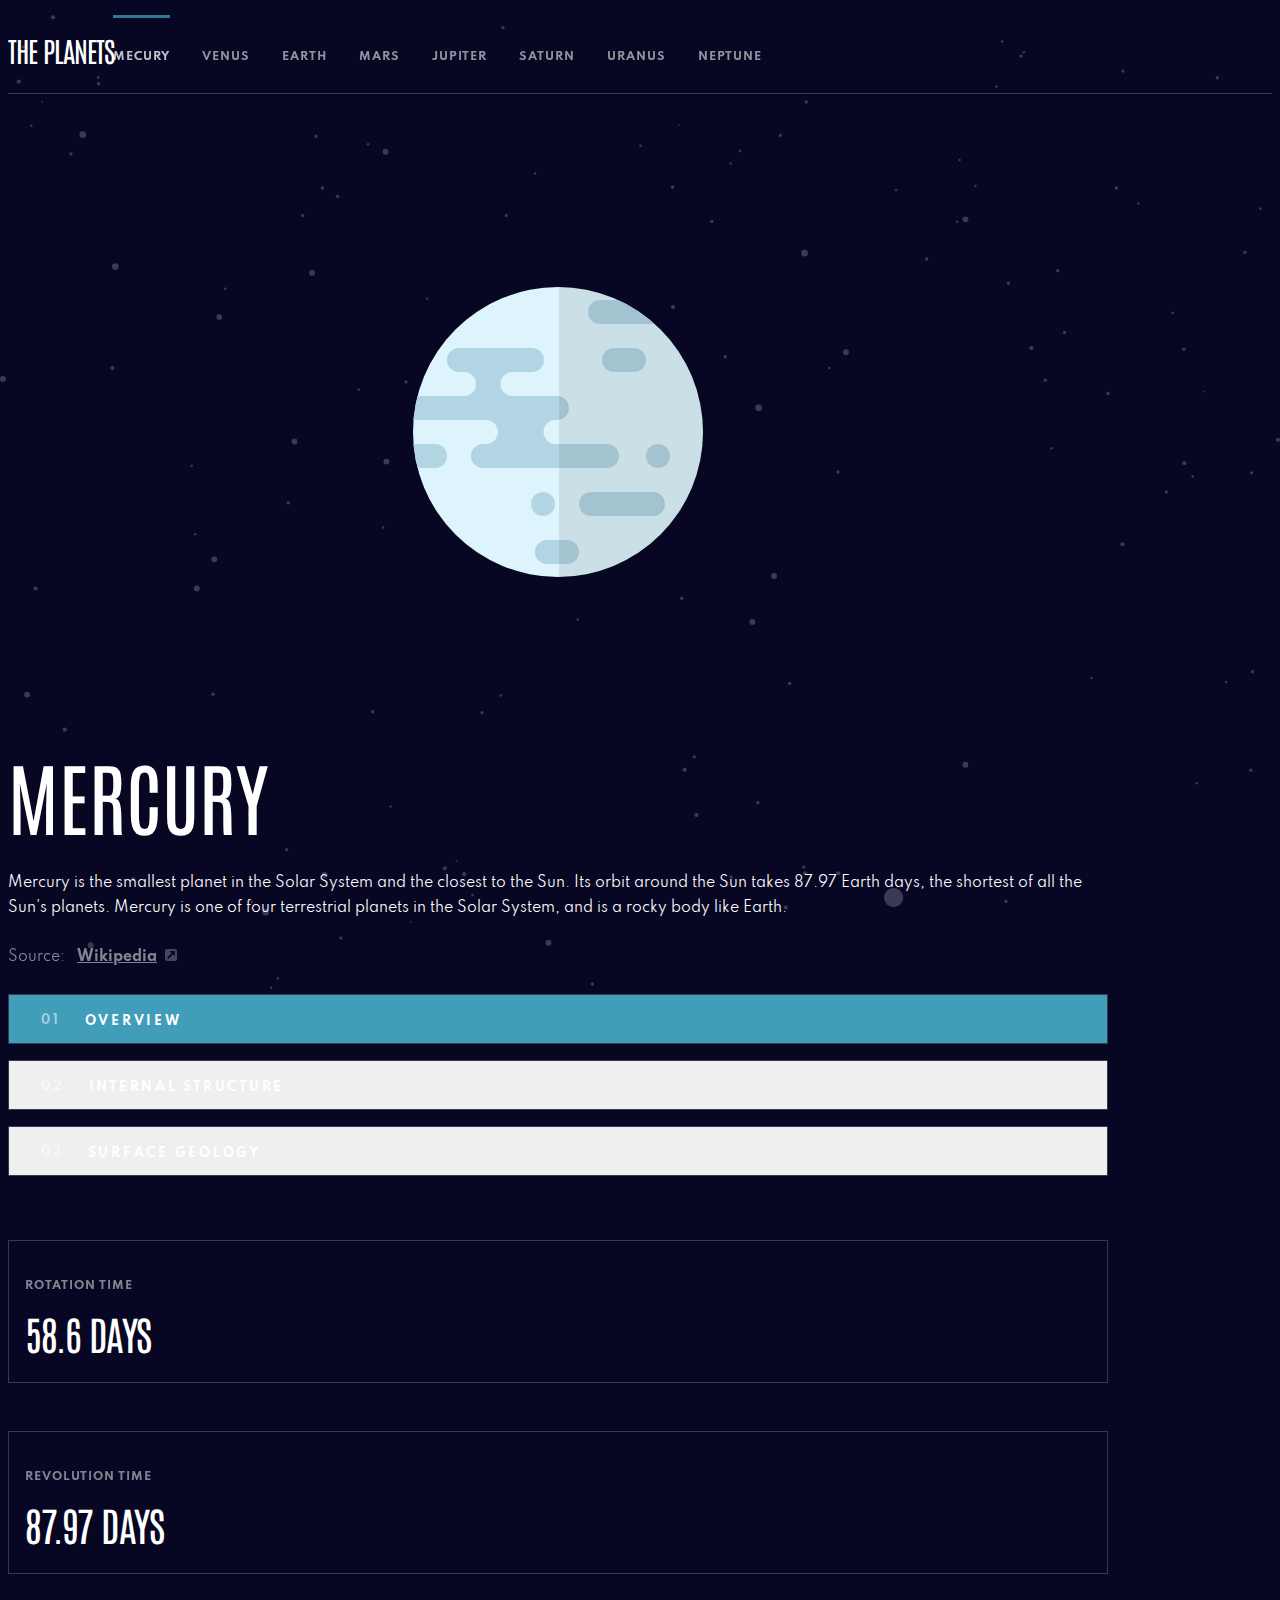
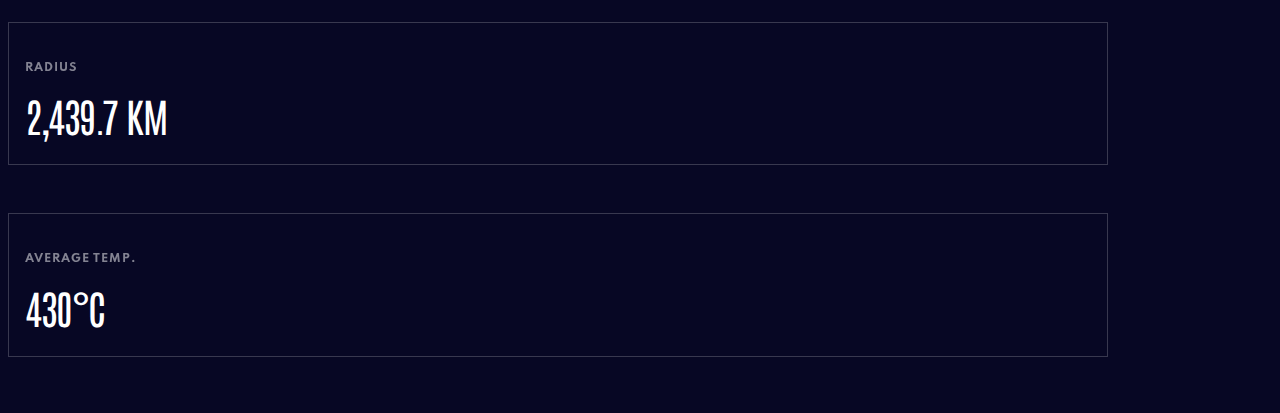
==== index.html @ fc5fe0f4 "Added mobile tab list" ====
<!doctype html>
<html lang="en">

<head>
  <!--Don't forget to edit title-->
  <title>Planet Fact Site - Mercury</title>
  <meta charset="utf-8">
  <meta name="viewport" content="width=device-width, initial-scale=1, shrink-to-fit=no">
  <link rel="stylesheet" href="https://cdn.jsdelivr.net/npm/bootstrap@5.0.2/dist/css/bootstrap.min.css"
    integrity="sha384-EVSTQN3/azprG1Anm3QDgpJLIm9Nao0Yz1ztcQTwFspd3yD65VohhpuuCOmLASjC" crossorigin="anonymous">
  <link rel="stylesheet" href="css/styles.css">
</head>

<body>
  <header id="header">
    <div class="container">
      <div class="row">
        <div class="col-md-12">
          <nav id="nav-bar">
            <a href="" class="logo">
              <h1>The Planets</h1>
            </a>
            <ul class="nav-list">
              <li><a class="nav-link active" href="#"><span class="dot"></span>Mecury</a></li>
              <li><a class="nav-link" href="#"><span class="dot"></span>Venus</a></li>
              <li><a class="nav-link" href="#"><span class="dot"></span>Earth</a></li>
              <li><a class="nav-link" href="#"><span class="dot"></span>Mars</a></li>
              <li><a class="nav-link" href="#"><span class="dot"></span>Jupiter</a></li>
              <li><a class="nav-link" href="#"><span class="dot"></span>Saturn</a></li>
              <li><a class="nav-link" href="#"><span class="dot"></span>Uranus</a></li>
              <li><a class="nav-link" href="#"><span class="dot"></span>Neptune</a></li>
            </ul>
            <div id="nav-toggle">
              <div class="bar"></div>
              <div class="bar"></div>
              <div class="bar"></div>
            </div>
          </nav>
        </div>
      </div>
    </div>
  </header>
  <section id="m-tabs">
    <div class="container">
      <div class="row">
        <ul class="tabs">
          <li class="tab"><button class="btn active" data-title="tab one">Overview</button></li>
          <li class="tab"><button class="btn" data-title="tab two">Structure</button></li>
          <li class="tab"><button class="btn" data-title="tab three">Surface</button></li>
        </ul>
      </div>
    </div>
  </section>
  <section class="container" id="main">
    <div class="row">
      <div class="col-12">

      </div>
      <div class="col-md-7">
        <div class="planet overview">
          <img src="images/planet-mercury.svg" alt="Mercury" class="img-fluid">
        </div>
        <div class="planet internal hide">
          <img src="images/planet-mercury-internal.svg" alt="Mercury Internal" class="img-fluid">
        </div>
        <div class="planet geology hide">
          <img src="images/planet-mercury.svg" alt="Mercury" class="img-fluid">
          <img src="images/geology-mercury.png" alt="Mercury Geology" class="img-fluid sub">
        </div>
      </div>
      <div class="col-md-4 offset-md-1">
        <article id="info">
          <h1 class="title">Mercury</h1>
          <p class="content overview">Mercury is the smallest planet in the Solar System and the closest to the Sun. Its
            orbit
            around the Sun takes 87.97 Earth days, the shortest of all the Sun's planets. Mercury is one of four
            terrestrial planets in the Solar System, and is a rocky body like Earth.</p>
          <p class="content internal hide">Mercury appears to have a solid silicate crust and mantle overlying a solid,
            iron
            sulfide outer core layer, a deeper liquid core layer, and a solid inner core. The planet's density is the
            second highest in the Solar System at 5.427 g/cm3 , only slightly less than Earth's density.</p>
          <p class="content geology hide">Mercury's surface is similar in appearance to that of the Moon, showing
            extensive
            mare-like plains and heavy cratering, indicating that it has been geologically inactive for billions of
            years. It is more heterogeneous than either Mars's or the Moon’s.</p>
          <span class="source">Source: <a href="#" class="link" target="_blank">Wikipedia<img
                src="images/icon-source.svg" class="icon" alt="Source Icon"></a></a></span>
        </article>
        <div id="buttons">
          <button class="active btn" data-show=".overview"><span class="number">01</span>Overview</button>
          <button href="#" class="btn" data-show=".internal"><span class="number">02</span>Internal Structure</button>
          <button href="#" class="btn" data-show=".geology"><span class="number">03</span>Surface Geology</button>
        </div>
      </div>
      <div class="col-md-3">
        <div id="stats">
          <h2 class="title">Rotation Time</h2>
          <span class="content">58.6 Days</span>
        </div>
      </div>
      <div class="col-md-3">
        <div id="stats">
          <h2 class="title">Revolution Time</h2>
          <span class="content">87.97 Days</span>
        </div>
      </div>
      <div class="col-md-3">
        <div id="stats">
          <h2 class="title">Radius</h2>
          <span class="content">2,439.7 Km</span>
        </div>
      </div>
      <div class="col-md-3">
        <div id="stats">
          <h2 class="title">Average Temp.</h2>
          <span class="content">430&deg;C</span>
        </div>
      </div>
    </div>
  </section>
</body>
<script src="https://code.jquery.com/jquery-3.6.0.min.js"
  integrity="sha256-/xUj+3OJU5yExlq6GSYGSHk7tPXikynS7ogEvDej/m4=" crossorigin="anonymous"></script>
<script src="https://cdn.jsdelivr.net/npm/@popperjs/core@2.9.2/dist/umd/popper.min.js"
  integrity="sha384-IQsoLXl5PILFhosVNubq5LC7Qb9DXgDA9i+tQ8Zj3iwWAwPtgFTxbJ8NT4GN1R8p" crossorigin="anonymous"></script>
<script src="https://cdn.jsdelivr.net/npm/bootstrap@5.0.2/dist/js/bootstrap.min.js"
  integrity="sha384-cVKIPhGWiC2Al4u+LWgxfKTRIcfu0JTxR+EQDz/bgldoEyl4H0zUF0QKbrJ0EcQF" crossorigin="anonymous"></script>
<script src="js/main.js"></script>

</html>
---- css/styles.css ----
@import url("https://fonts.googleapis.com/css2?family=Antonio:wght@500&display=swap");
@font-face {
  font-family: "Spartan Bold";
  font-display: swap;
  src: url(../fonts/Spartan-Bold.ttf) format("truetype");
}
@font-face {
  font-family: "Spartan Regular";
  font-display: swap;
  src: url(../fonts/Spartan-Regular.ttf) format("truetype");
}
body {
  background: url(../images/background-stars.svg) no-repeat center center fixed, #070724;
  -webkit-background-size: cover;
  -moz-background-size: cover;
  -o-background-size: cover;
  background-size: cover;
}
body.open {
  overflow: hidden;
  animation: 0.2s delay-overflow;
}

#header {
  display: flex;
  align-items: center;
  height: 85px;
  border-bottom: 1px solid rgb(255, 255, 255);
  border-bottom: 1px solid rgba(255, 255, 255, 0.2);
  -webkit-background-clip: padding-box;
  background-clip: padding-box;
}
#header #nav-bar {
  width: 100%;
  display: flex;
  flex-direction: row;
  justify-content: space-between;
  align-items: center;
}
#header #nav-bar .logo {
  text-decoration: none;
}
#header #nav-bar .logo h1 {
  font-family: "Antonio", sans-serif;
  font-size: 28px;
  font-weight: 400;
  color: #FFFFFF;
  letter-spacing: -1.05px;
  line-height: 35px;
  text-transform: uppercase;
  margin: 0;
}
#header #nav-bar .nav-list {
  display: flex;
  flex-direction: row;
  align-content: center;
  height: 10px;
  padding: 0;
  margin: 0;
  list-style-type: none;
}
#header #nav-bar .nav-list li {
  margin-right: 2rem;
}
#header #nav-bar .nav-list li:last-child {
  margin-right: 0;
}
#header #nav-bar .nav-list li .nav-link {
  position: relative;
  font-family: "Spartan Bold", sans-serif;
  font-size: 11px;
  font-weight: 700;
  color: rgba(255, 255, 255, 0.75);
  text-transform: uppercase;
  text-decoration: none;
  letter-spacing: 1px;
  opacity: 0.75;
  padding: 0;
  -webkit-transition: 0.3s;
  -o-transition: 0.3s;
  transition: 0.3s;
}
#header #nav-bar .nav-list li .nav-link:hover {
  color: rgb(255, 255, 255);
}
#header #nav-bar .nav-list li .nav-link.active {
  color: rgb(255, 255, 255);
}
#header #nav-bar .nav-list li .nav-link.active::before {
  content: "";
  display: block;
  position: absolute;
  top: -36px;
  height: 3px;
  width: 100%;
  background: #419EBB;
}
#header #nav-bar .nav-toggle {
  display: none;
}

#m-tabs {
  display: none;
}

#main {
  max-width: 1100px;
  padding-top: 5rem;
  padding-bottom: 3rem;
}
#main .planet {
  display: flex;
  align-items: center;
  justify-content: center;
  position: relative;
  height: 515px;
}
#main .planet.hide {
  display: none;
}
#main .planet .sub {
  position: absolute;
  left: 0;
  right: 0;
  bottom: -20px;
  width: 163px;
  height: 199px;
  margin: 0 auto;
}
#main #info .title {
  font-family: "Antonio", sans-serif;
  font-size: 80px;
  font-weight: 400;
  color: #FFFFFF;
  line-height: 104px;
  margin-bottom: 1.5rem;
  text-transform: uppercase;
}
#main #info .content {
  font-family: "Spartan Regular", sans-serif;
  font-size: 14px;
  font-weight: 400;
  color: #FFFFFF;
  line-height: 25px;
  margin-bottom: 1.5rem;
}
#main #info .content.hide {
  display: none;
}
#main #info .source {
  font-family: "Spartan Regular", sans-serif;
  font-size: 14px;
  font-weight: 400;
  color: #FFFFFF;
  line-height: 25px;
  opacity: 0.5;
}
#main #info .source .link {
  font-family: "Spartan Bold", sans-serif;
  font-weight: 700;
  color: #FFFFFF;
  margin-left: 0.5rem;
}
#main #info .source .link .icon {
  margin-left: 0.5rem;
}
#main #buttons {
  display: flex;
  flex-direction: column;
  align-items: center;
  justify-content: center;
  width: 100%;
  margin-top: 1.5rem;
}
#main #buttons .btn {
  font-family: "Spartan Bold", sans-serif;
  font-size: 12px;
  font-weight: 700;
  color: #FFFFFF;
  line-height: 50px;
  letter-spacing: 2.75px;
  text-transform: uppercase;
  text-align: left;
  padding: 0 2rem;
  width: 100%;
  height: 50px;
  margin-bottom: 1rem;
  border: 1px solid rgb(255, 255, 255);
  border: 1px solid rgba(255, 255, 255, 0.2);
  -webkit-background-clip: padding-box;
  background-clip: padding-box;
  border-radius: 0;
}
#main #buttons .btn::before {
  content: "";
  display: inline-block;
  height: 53px;
  vertical-align: middle;
}
#main #buttons .btn:hover {
  background-color: rgba(216, 216, 216, 0.2);
}
#main #buttons .btn:focus {
  outline: none;
  box-shadow: none;
}
#main #buttons .btn.active {
  background-color: #419EBB;
}
#main #buttons .btn .number {
  margin-right: 1.5rem;
  color: #FFFFFF;
  opacity: 0.5;
}
#main #stats {
  margin-top: 3rem;
  padding: 1.5rem 1rem;
  border: 1px solid rgb(255, 255, 255);
  border: 1px solid rgba(255, 255, 255, 0.2);
  -webkit-background-clip: padding-box;
  background-clip: padding-box;
}
#main #stats .title {
  font-family: "Spartan Bold", sans-serif;
  font-size: 11px;
  font-weight: 700;
  color: #FFFFFF;
  line-height: 25px;
  opacity: 0.5;
  letter-spacing: 1px;
  text-transform: uppercase;
}
#main #stats .content {
  font-family: "Antonio", sans-serif;
  font-size: 40px;
  font-weight: 400;
  color: #FFFFFF;
  line-height: 50px;
  letter-spacing: -1.5px;
  text-transform: uppercase;
}

@media screen and (max-width: 575.98px) {
  #header {
    height: 60px;
    padding: 0 0.75rem;
  }
  #header #nav-bar .nav-list {
    position: fixed;
    top: 60px;
    left: -100vw;
    width: 100%;
    height: 100vh;
    flex-direction: column;
    background: #070724;
    padding: 1.25rem 0.75rem;
    z-index: 1;
    transition: all 500ms cubic-bezier(1, 0, 0, 1);
  }
  #header #nav-bar .nav-list.open {
    left: 0;
  }
  #header #nav-bar .nav-list li {
    margin: 0;
    padding: 1rem;
    border-bottom: 1px solid rgba(255, 255, 255, 0.1);
  }
  #header #nav-bar .nav-list li:last-child {
    border-bottom: 0;
  }
  #header #nav-bar .nav-list li:nth-child(1) .nav-link .dot {
    background-color: #DEF4FC;
  }
  #header #nav-bar .nav-list li:nth-child(2) .nav-link .dot {
    background-color: #F7CC7F;
  }
  #header #nav-bar .nav-list li:nth-child(3) .nav-link .dot {
    background-color: #545BFE;
  }
  #header #nav-bar .nav-list li:nth-child(4) .nav-link .dot {
    background-color: #FF6A45;
  }
  #header #nav-bar .nav-list li:nth-child(5) .nav-link .dot {
    background-color: #ECAD7A;
  }
  #header #nav-bar .nav-list li:nth-child(6) .nav-link .dot {
    background-color: #FCCB6B;
  }
  #header #nav-bar .nav-list li:nth-child(7) .nav-link .dot {
    background-color: #65F0D5;
  }
  #header #nav-bar .nav-list li:nth-child(8) .nav-link .dot {
    background-color: #497EFA;
  }
  #header #nav-bar .nav-list li .nav-link {
    font-size: 15px;
    letter-spacing: 1.36px;
    color: #FFFFFF;
    opacity: 1;
  }
  #header #nav-bar .nav-list li .nav-link.active::before {
    display: none;
  }
  #header #nav-bar .nav-list li .nav-link::after {
    content: "";
    position: absolute;
    top: 10px;
    right: 0;
    background: url(../images/icon-chevron.svg) no-repeat;
    height: 10px;
    width: 10px;
  }
  #header #nav-bar .nav-list li .nav-link .dot {
    position: relative;
    top: 3px;
    display: inline-block;
    height: 20px;
    width: 20px;
    margin-right: 1.5rem;
    border-radius: 50%;
  }
  #header #nav-bar #nav-toggle {
    display: inline-flex;
    flex-direction: column;
    justify-content: space-between;
    width: 24px;
    height: 17px;
  }
  #header #nav-bar #nav-toggle .bar {
    width: 100%;
    height: 3px;
    border-radius: 0.8rem;
    background: rgb(255, 255, 255);
    transition: all ease-in-out 0.2s;
  }
  #header #nav-bar #nav-toggle.open .bar {
    background: rgba(255, 255, 255, 0.1);
  }

  #m-tabs {
    display: block;
    border-bottom: 1px solid rgb(255, 255, 255);
    border-bottom: 1px solid rgba(255, 255, 255, 0.2);
    -webkit-background-clip: padding-box;
    background-clip: padding-box;
  }
  #m-tabs .tabs {
    display: flex;
    flex-direction: row;
    align-items: center;
    justify-content: space-evenly;
    height: 50px;
    list-style: none;
    padding: 0;
    margin: 0;
  }
  #m-tabs .tabs .tab {
    position: relative;
  }
  #m-tabs .tabs .tab button {
    font-family: "Spartan Bold", sans-serif;
    font-size: 9px;
    font-weight: 700;
    color: rgba(255, 255, 255, 0.5);
    letter-spacing: 1.93px;
    text-transform: uppercase;
  }
  #m-tabs .tabs .tab button.active {
    color: #FFFFFF;
  }
  #m-tabs .tabs .tab button.active::after {
    content: "";
    display: block;
    position: absolute;
    bottom: -11px;
    left: 0;
    right: 0;
    height: 3px;
    width: 100%;
    background: #419EBB;
  }
  #m-tabs .tabs .tab button:focus {
    outline: none;
    box-shadow: none;
  }

  #main #info,
#main #buttons,
#main #stats {
    display: none;
  }
}

/*# sourceMappingURL=styles.css.map */
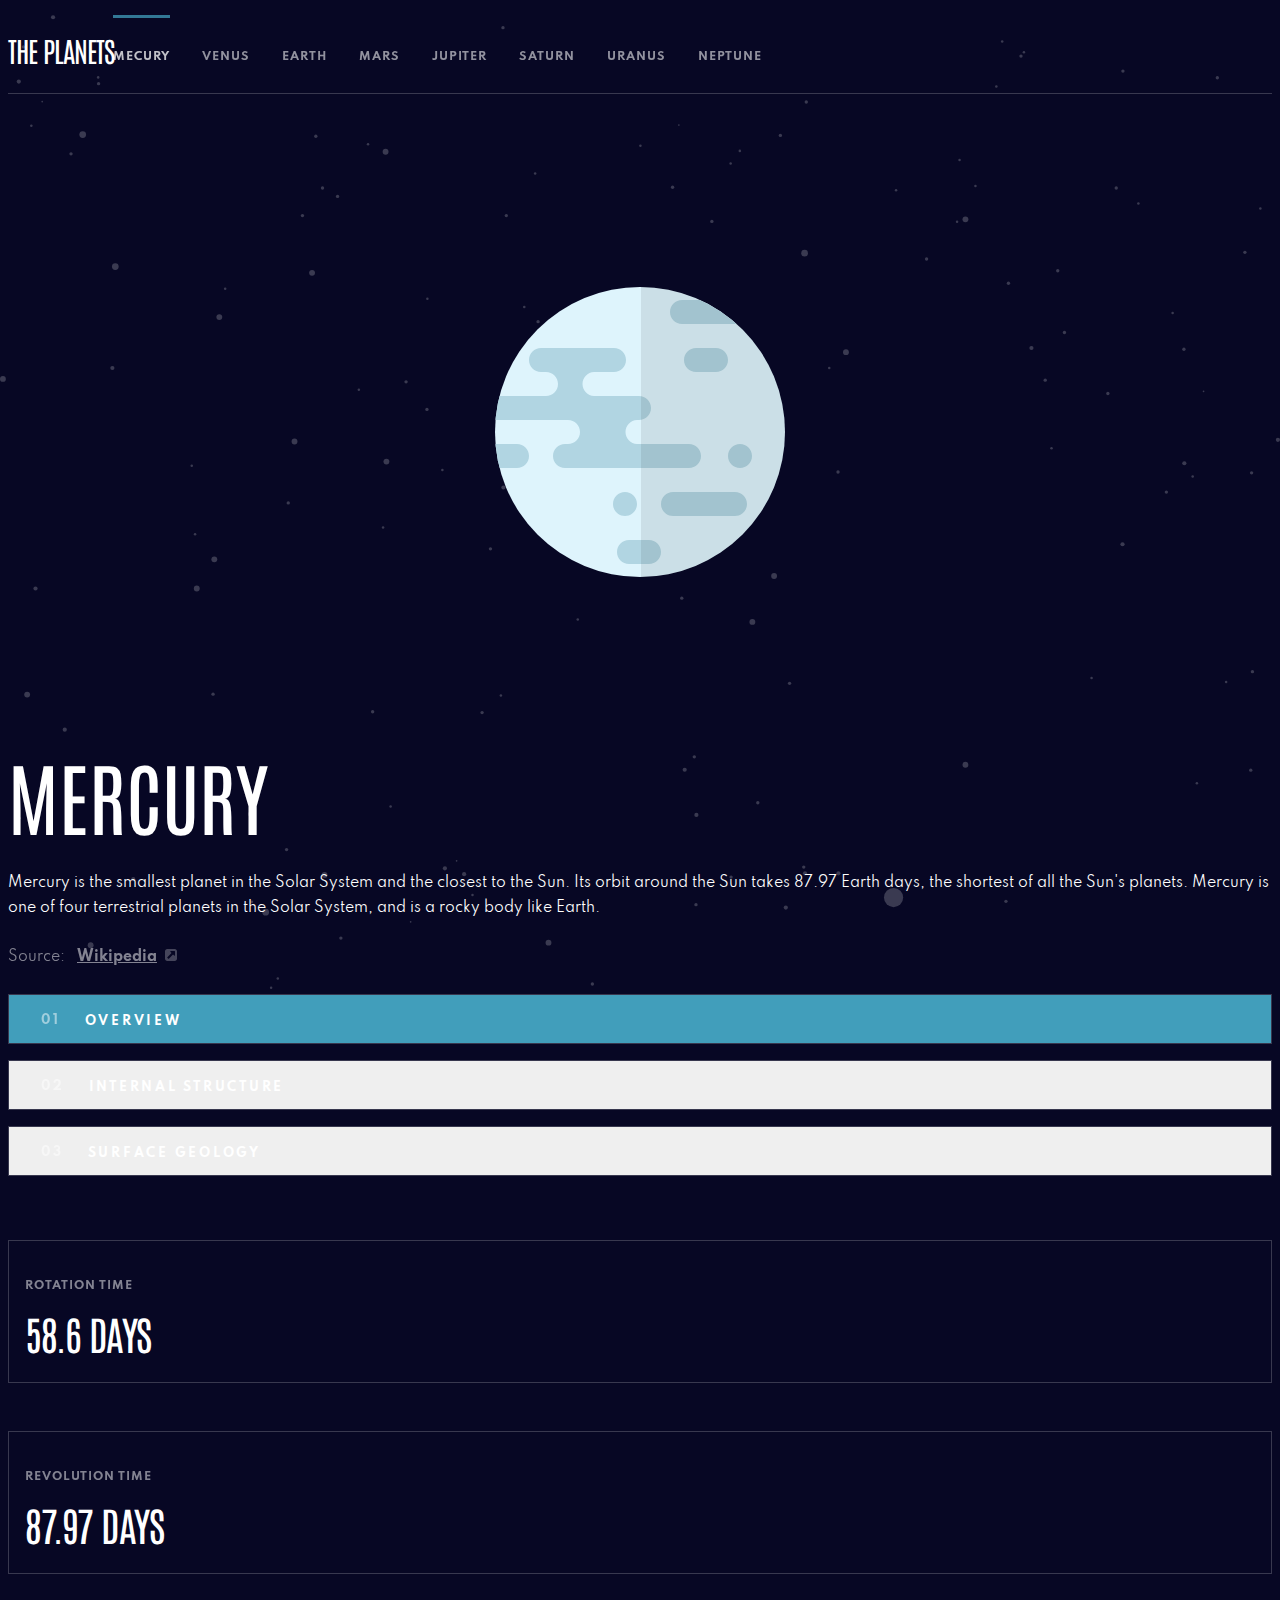
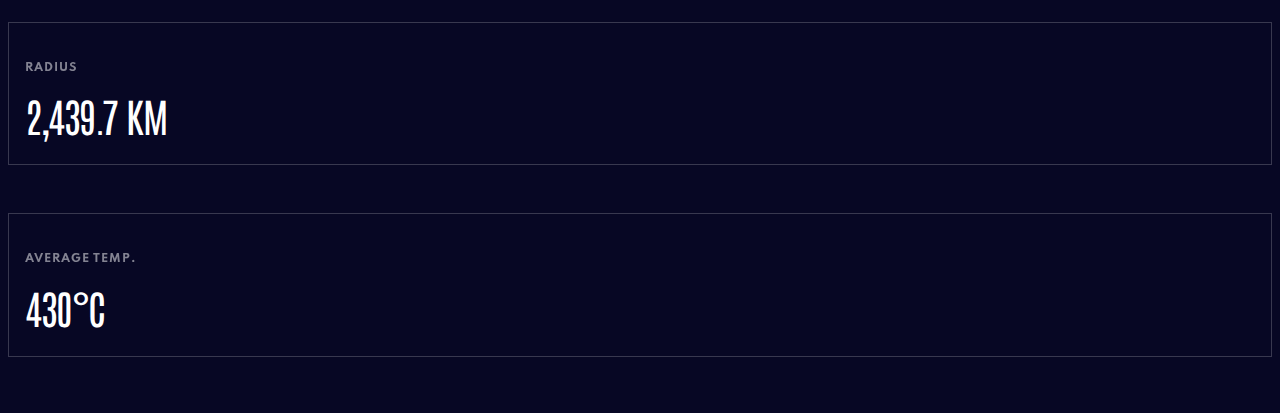
==== commit aa7506d5: "Added tablet styles - Changed some html structure" ====
--- a/index.html
+++ b/index.html
@@ -5,7 +5,7 @@
   <!--Don't forget to edit title-->
   <title>Planet Fact Site - Mercury</title>
   <meta charset="utf-8">
-  <meta name="viewport" content="width=device-width, initial-scale=1, shrink-to-fit=no">
+  <meta name="viewport" content="width=device-width, initial-scale=1">
   <link rel="stylesheet" href="https://cdn.jsdelivr.net/npm/bootstrap@5.0.2/dist/css/bootstrap.min.css"
     integrity="sha384-EVSTQN3/azprG1Anm3QDgpJLIm9Nao0Yz1ztcQTwFspd3yD65VohhpuuCOmLASjC" crossorigin="anonymous">
   <link rel="stylesheet" href="css/styles.css">
@@ -44,53 +44,54 @@
     <div class="container">
       <div class="row">
         <ul class="tabs">
-          <li class="tab"><button class="btn active" data-title="tab one">Overview</button></li>
-          <li class="tab"><button class="btn" data-title="tab two">Structure</button></li>
-          <li class="tab"><button class="btn" data-title="tab three">Surface</button></li>
+          <li class="tab"><button class="btn active" data-show=".overview">Overview</button></li>
+          <li class="tab"><button class="btn" data-show=".internal">Structure</button></li>
+          <li class="tab"><button class="btn" data-show=".geology">Surface</button></li>
         </ul>
       </div>
     </div>
   </section>
   <section class="container" id="main">
     <div class="row">
-      <div class="col-12">
-
-      </div>
-      <div class="col-md-7">
+      <div class="col-lg-7">
         <div class="planet overview">
-          <img src="images/planet-mercury.svg" alt="Mercury" class="img-fluid">
+          <img src="images/planet-mercury.svg" alt="Mercury" class="img-fluid mercury">
         </div>
         <div class="planet internal hide">
-          <img src="images/planet-mercury-internal.svg" alt="Mercury Internal" class="img-fluid">
+          <img src="images/planet-mercury-internal.svg" alt="Mercury Internal" class="img-fluid mercury">
         </div>
         <div class="planet geology hide">
-          <img src="images/planet-mercury.svg" alt="Mercury" class="img-fluid">
+          <img src="images/planet-mercury.svg" alt="Mercury" class="img-fluid mercury">
           <img src="images/geology-mercury.png" alt="Mercury Geology" class="img-fluid sub">
         </div>
       </div>
-      <div class="col-md-4 offset-md-1">
-        <article id="info">
-          <h1 class="title">Mercury</h1>
-          <p class="content overview">Mercury is the smallest planet in the Solar System and the closest to the Sun. Its
-            orbit
-            around the Sun takes 87.97 Earth days, the shortest of all the Sun's planets. Mercury is one of four
-            terrestrial planets in the Solar System, and is a rocky body like Earth.</p>
-          <p class="content internal hide">Mercury appears to have a solid silicate crust and mantle overlying a solid,
-            iron
-            sulfide outer core layer, a deeper liquid core layer, and a solid inner core. The planet's density is the
-            second highest in the Solar System at 5.427 g/cm3 , only slightly less than Earth's density.</p>
-          <p class="content geology hide">Mercury's surface is similar in appearance to that of the Moon, showing
-            extensive
-            mare-like plains and heavy cratering, indicating that it has been geologically inactive for billions of
-            years. It is more heterogeneous than either Mars's or the Moon’s.</p>
-          <span class="source">Source: <a href="#" class="link" target="_blank">Wikipedia<img
-                src="images/icon-source.svg" class="icon" alt="Source Icon"></a></a></span>
+      <div class="col-lg-4 offset-lg-1">
+        <article>
+          <div id="info">
+            <h1 class="title">Mercury</h1>
+            <p class="content overview">Mercury is the smallest planet in the Solar System and the closest to the Sun.
+              Its
+              orbit
+              around the Sun takes 87.97 Earth days, the shortest of all the Sun's planets. Mercury is one of four
+              terrestrial planets in the Solar System, and is a rocky body like Earth.</p>
+            <p class="content internal hide">Mercury appears to have a solid silicate crust and mantle overlying a
+              solid,
+              iron
+              sulfide outer core layer, a deeper liquid core layer, and a solid inner core. The planet's density is the
+              second highest in the Solar System at 5.427 g/cm3 , only slightly less than Earth's density.</p>
+            <p class="content geology hide">Mercury's surface is similar in appearance to that of the Moon, showing
+              extensive
+              mare-like plains and heavy cratering, indicating that it has been geologically inactive for billions of
+              years. It is more heterogeneous than either Mars's or the Moon’s.</p>
+            <span class="source">Source: <a href="#" class="link" target="_blank">Wikipedia<img
+                  src="images/icon-source.svg" class="icon" alt="Source Icon"></a></a></span>
+          </div>
+          <div id="buttons">
+            <button class="active btn" data-show=".overview"><span class="number">01</span>Overview</button>
+            <button href="#" class="btn" data-show=".internal"><span class="number">02</span>Internal Structure</button>
+            <button href="#" class="btn" data-show=".geology"><span class="number">03</span>Surface Geology</button>
+          </div>
         </article>
-        <div id="buttons">
-          <button class="active btn" data-show=".overview"><span class="number">01</span>Overview</button>
-          <button href="#" class="btn" data-show=".internal"><span class="number">02</span>Internal Structure</button>
-          <button href="#" class="btn" data-show=".geology"><span class="number">03</span>Surface Geology</button>
-        </div>
       </div>
       <div class="col-md-3">
         <div id="stats">
--- a/css/styles.css
+++ b/css/styles.css
@@ -95,7 +95,7 @@
   width: 100%;
   background: #419EBB;
 }
-#header #nav-bar .nav-toggle {
+#header #nav-bar #nav-toggle {
   display: none;
 }
 
@@ -104,7 +104,6 @@
 }
 
 #main {
-  max-width: 1100px;
   padding-top: 5rem;
   padding-bottom: 3rem;
 }
@@ -124,7 +123,6 @@
   right: 0;
   bottom: -20px;
   width: 163px;
-  height: 199px;
   margin: 0 auto;
 }
 #main #info .title {
@@ -240,7 +238,82 @@
   text-transform: uppercase;
 }
 
-@media screen and (max-width: 575.98px) {
+@media screen and (min-width: 1400px) {
+  #main {
+    max-width: 1100px;
+  }
+}
+@media screen and (min-width: 767.99px) and (max-width: 991.98px) {
+  #header {
+    height: 160px;
+    align-items: flex-start;
+  }
+  #header #nav-bar {
+    flex-direction: column;
+  }
+  #header #nav-bar .logo {
+    margin: 2rem 0 2.5rem 0;
+  }
+  #header #nav-bar .nav-list li .nav-link.active::before {
+    top: 20px;
+  }
+
+  #main {
+    padding-top: 9rem;
+  }
+  #main .planet {
+    height: auto;
+    margin-bottom: 8rem;
+  }
+  #main .planet .mercury {
+    width: 184px;
+  }
+  #main article {
+    display: flex;
+    flex-direction: row;
+    align-items: center;
+    justify-content: space-between;
+  }
+  #main article #info {
+    width: 340px;
+  }
+  #main article #info .title {
+    font-size: 48px;
+    line-height: 62px;
+  }
+  #main article #info .content {
+    font-size: 11px;
+    line-height: 22px;
+  }
+  #main article #info .source {
+    font-size: 12px;
+  }
+  #main article #buttons {
+    width: 280px;
+  }
+  #main article #buttons .btn {
+    font-size: 9px;
+    line-height: 25px;
+    padding: 0 1.25rem;
+  }
+  #main article #buttons .btn .number {
+    margin-right: 0.5rem;
+  }
+  #main #stats {
+    padding: 1rem;
+  }
+  #main #stats .title {
+    font-size: 8px;
+    line-height: 16px;
+    letter-spacing: 0.73px;
+  }
+  #main #stats .content {
+    font-size: 24px;
+    line-height: 31px;
+    letter-spacing: -0.9px;
+  }
+}
+@media screen and (max-width: 767.98px) {
   #header {
     height: 60px;
     padding: 0 0.75rem;
@@ -384,9 +457,60 @@
     box-shadow: none;
   }
 
-  #main #info,
-#main #buttons,
-#main #stats {
+  #main {
+    padding-bottom: 1.5rem;
+  }
+  #main .planet {
+    height: auto;
+    margin-bottom: 5rem;
+  }
+  #main .planet .mercury {
+    width: 111px;
+  }
+  #main .planet .sub {
+    bottom: -60px;
+    width: 70px;
+  }
+  #main #info {
+    text-align: center;
+    padding: 0 2rem;
+    margin-bottom: 3rem;
+  }
+  #main #info .title {
+    font-size: 40px;
+    line-height: 51px;
+  }
+  #main #info .content {
+    font-size: 11px;
+    line-height: 22px;
+  }
+  #main #info .source {
+    font-size: 12px;
+    line-height: 25px;
+  }
+  #main #info .source .link {
+    margin-left: 0.05rem;
+  }
+  #main #stats {
+    display: flex;
+    flex-direction: row;
+    align-items: center;
+    justify-content: space-between;
+    margin-top: 0;
+    margin-bottom: 1rem;
+  }
+  #main #stats .title {
+    font-size: 8px;
+    line-height: 16px;
+    letter-spacing: 0.73px;
+    margin: 0;
+  }
+  #main #stats .content {
+    font-size: 20px;
+    line-height: 25px;
+    letter-spacing: -0.75px;
+  }
+  #main #buttons {
     display: none;
   }
 }
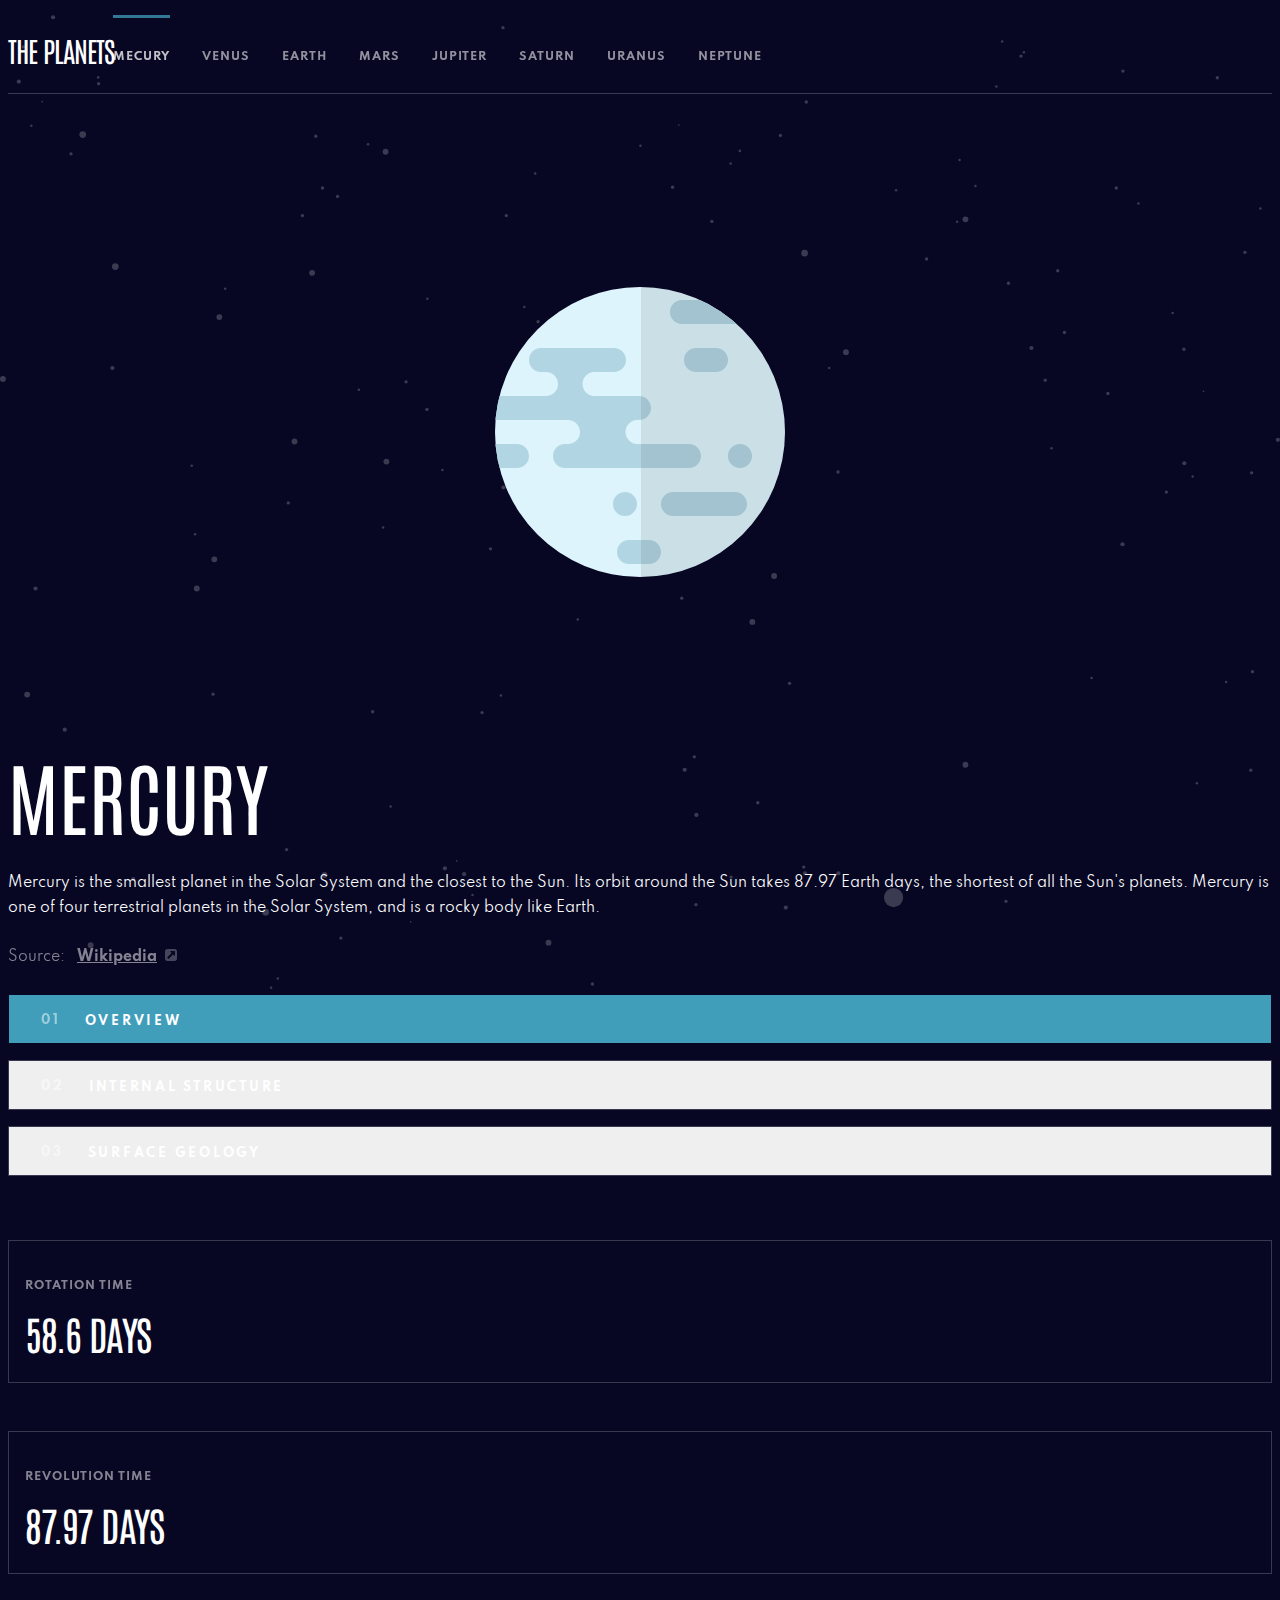
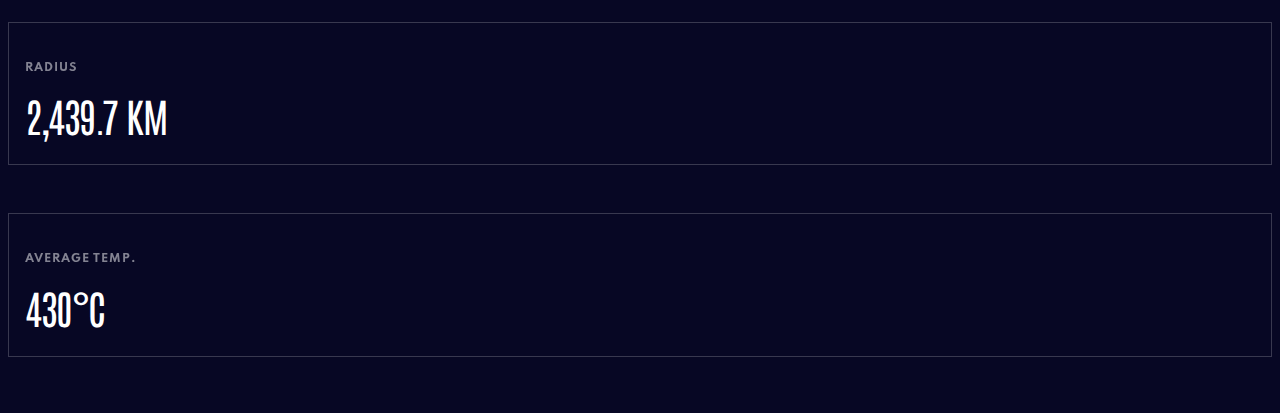
==== commit fef4a85b: "Changed active button color to relative planet color" ====
--- a/index.html
+++ b/index.html
@@ -21,14 +21,14 @@
               <h1>The Planets</h1>
             </a>
             <ul class="nav-list">
-              <li><a class="nav-link active" href="#"><span class="dot"></span>Mecury</a></li>
-              <li><a class="nav-link" href="#"><span class="dot"></span>Venus</a></li>
-              <li><a class="nav-link" href="#"><span class="dot"></span>Earth</a></li>
-              <li><a class="nav-link" href="#"><span class="dot"></span>Mars</a></li>
-              <li><a class="nav-link" href="#"><span class="dot"></span>Jupiter</a></li>
-              <li><a class="nav-link" href="#"><span class="dot"></span>Saturn</a></li>
-              <li><a class="nav-link" href="#"><span class="dot"></span>Uranus</a></li>
-              <li><a class="nav-link" href="#"><span class="dot"></span>Neptune</a></li>
+              <li><a class="nav-link active" href="index.html"><span class="dot"></span>Mecury</a></li>
+              <li><a class="nav-link" href="venus.html"><span class="dot"></span>Venus</a></li>
+              <li><a class="nav-link" href="earth.html"><span class="dot"></span>Earth</a></li>
+              <li><a class="nav-link" href="mars.html"><span class="dot"></span>Mars</a></li>
+              <li><a class="nav-link" href="jupiter.html"><span class="dot"></span>Jupiter</a></li>
+              <li><a class="nav-link" href="saturn.html"><span class="dot"></span>Saturn</a></li>
+              <li><a class="nav-link" href="uranus.html"><span class="dot"></span>Uranus</a></li>
+              <li><a class="nav-link" href="neptune.html"><span class="dot"></span>Neptune</a></li>
             </ul>
             <div id="nav-toggle">
               <div class="bar"></div>
@@ -66,7 +66,7 @@
         </div>
       </div>
       <div class="col-lg-4 offset-lg-1">
-        <article>
+        <article id="mercury">
           <div id="info">
             <h1 class="title">Mercury</h1>
             <p class="content overview">Mercury is the smallest planet in the Solar System and the closest to the Sun.
@@ -88,8 +88,8 @@
           </div>
           <div id="buttons">
             <button class="active btn" data-show=".overview"><span class="number">01</span>Overview</button>
-            <button href="#" class="btn" data-show=".internal"><span class="number">02</span>Internal Structure</button>
-            <button href="#" class="btn" data-show=".geology"><span class="number">03</span>Surface Geology</button>
+            <button class="btn" data-show=".internal"><span class="number">02</span>Internal Structure</button>
+            <button class="btn" data-show=".geology"><span class="number">03</span>Surface Geology</button>
           </div>
         </article>
       </div>
--- a/css/styles.css
+++ b/css/styles.css
@@ -64,6 +64,102 @@
 }
 #header #nav-bar .nav-list li:last-child {
   margin-right: 0;
+}
+#header #nav-bar .nav-list li:nth-child(1) .nav-link.active {
+  color: rgb(255, 255, 255);
+}
+#header #nav-bar .nav-list li:nth-child(1) .nav-link.active::before {
+  content: "";
+  display: block;
+  position: absolute;
+  top: -36px;
+  height: 3px;
+  width: 100%;
+  background: #419EBB;
+}
+#header #nav-bar .nav-list li:nth-child(2) .nav-link.active {
+  color: rgb(255, 255, 255);
+}
+#header #nav-bar .nav-list li:nth-child(2) .nav-link.active::before {
+  content: "";
+  display: block;
+  position: absolute;
+  top: -36px;
+  height: 3px;
+  width: 100%;
+  background: #EDA249;
+}
+#header #nav-bar .nav-list li:nth-child(3) .nav-link.active {
+  color: rgb(255, 255, 255);
+}
+#header #nav-bar .nav-list li:nth-child(3) .nav-link.active::before {
+  content: "";
+  display: block;
+  position: absolute;
+  top: -36px;
+  height: 3px;
+  width: 100%;
+  background: #6D2ED5;
+}
+#header #nav-bar .nav-list li:nth-child(4) .nav-link.active {
+  color: rgb(255, 255, 255);
+}
+#header #nav-bar .nav-list li:nth-child(4) .nav-link.active::before {
+  content: "";
+  display: block;
+  position: absolute;
+  top: -36px;
+  height: 3px;
+  width: 100%;
+  background: #D14C32;
+}
+#header #nav-bar .nav-list li:nth-child(5) .nav-link.active {
+  color: rgb(255, 255, 255);
+}
+#header #nav-bar .nav-list li:nth-child(5) .nav-link.active::before {
+  content: "";
+  display: block;
+  position: absolute;
+  top: -36px;
+  height: 3px;
+  width: 100%;
+  background: #D83A34;
+}
+#header #nav-bar .nav-list li:nth-child(6) .nav-link.active {
+  color: rgb(255, 255, 255);
+}
+#header #nav-bar .nav-list li:nth-child(6) .nav-link.active::before {
+  content: "";
+  display: block;
+  position: absolute;
+  top: -36px;
+  height: 3px;
+  width: 100%;
+  background: #CD5120;
+}
+#header #nav-bar .nav-list li:nth-child(7) .nav-link.active {
+  color: rgb(255, 255, 255);
+}
+#header #nav-bar .nav-list li:nth-child(7) .nav-link.active::before {
+  content: "";
+  display: block;
+  position: absolute;
+  top: -36px;
+  height: 3px;
+  width: 100%;
+  background: #1EC1A2;
+}
+#header #nav-bar .nav-list li:nth-child(8) .nav-link.active {
+  color: rgb(255, 255, 255);
+}
+#header #nav-bar .nav-list li:nth-child(8) .nav-link.active::before {
+  content: "";
+  display: block;
+  position: absolute;
+  top: -36px;
+  height: 3px;
+  width: 100%;
+  background: #2D68F0;
 }
 #header #nav-bar .nav-list li .nav-link {
   position: relative;
@@ -83,18 +179,6 @@
 #header #nav-bar .nav-list li .nav-link:hover {
   color: rgb(255, 255, 255);
 }
-#header #nav-bar .nav-list li .nav-link.active {
-  color: rgb(255, 255, 255);
-}
-#header #nav-bar .nav-list li .nav-link.active::before {
-  content: "";
-  display: block;
-  position: absolute;
-  top: -36px;
-  height: 3px;
-  width: 100%;
-  background: #419EBB;
-}
 #header #nav-bar #nav-toggle {
   display: none;
 }
@@ -125,7 +209,7 @@
   width: 163px;
   margin: 0 auto;
 }
-#main #info .title {
+#main article #info .title {
   font-family: "Antonio", sans-serif;
   font-size: 80px;
   font-weight: 400;
@@ -134,7 +218,7 @@
   margin-bottom: 1.5rem;
   text-transform: uppercase;
 }
-#main #info .content {
+#main article #info .content {
   font-family: "Spartan Regular", sans-serif;
   font-size: 14px;
   font-weight: 400;
@@ -142,10 +226,10 @@
   line-height: 25px;
   margin-bottom: 1.5rem;
 }
-#main #info .content.hide {
+#main article #info .content.hide {
   display: none;
 }
-#main #info .source {
+#main article #info .source {
   font-family: "Spartan Regular", sans-serif;
   font-size: 14px;
   font-weight: 400;
@@ -153,16 +237,16 @@
   line-height: 25px;
   opacity: 0.5;
 }
-#main #info .source .link {
+#main article #info .source .link {
   font-family: "Spartan Bold", sans-serif;
   font-weight: 700;
   color: #FFFFFF;
   margin-left: 0.5rem;
 }
-#main #info .source .link .icon {
+#main article #info .source .link .icon {
   margin-left: 0.5rem;
 }
-#main #buttons {
+#main article #buttons {
   display: flex;
   flex-direction: column;
   align-items: center;
@@ -170,7 +254,7 @@
   width: 100%;
   margin-top: 1.5rem;
 }
-#main #buttons .btn {
+#main article #buttons .btn {
   font-family: "Spartan Bold", sans-serif;
   font-size: 12px;
   font-weight: 700;
@@ -189,26 +273,55 @@
   background-clip: padding-box;
   border-radius: 0;
 }
-#main #buttons .btn::before {
+#main article #buttons .btn::before {
   content: "";
   display: inline-block;
   height: 53px;
   vertical-align: middle;
 }
-#main #buttons .btn:hover {
+#main article #buttons .btn:hover {
   background-color: rgba(216, 216, 216, 0.2);
 }
-#main #buttons .btn:focus {
+#main article #buttons .btn:focus {
   outline: none;
   box-shadow: none;
 }
-#main #buttons .btn.active {
+#main article #buttons .btn .number {
+  margin-right: 1.5rem;
+  color: #FFFFFF;
+  opacity: 0.5;
+}
+#main #mercury #buttons .btn.active {
   background-color: #419EBB;
-}
-#main #buttons .btn .number {
-  margin-right: 1.5rem;
-  color: #FFFFFF;
-  opacity: 0.5;
+  border-color: transparent;
+}
+#main #venus #buttons .btn.active {
+  background-color: #EDA249;
+  border-color: transparent;
+}
+#main #earth #buttons .btn.active {
+  background-color: #6D2ED5;
+  border-color: transparent;
+}
+#main #mars #buttons .btn.active {
+  background-color: #D14C32;
+  border-color: transparent;
+}
+#main #jupiter #buttons .btn.active {
+  background-color: #D83A34;
+  border-color: transparent;
+}
+#main #saturn #buttons .btn.active {
+  background-color: #CD5120;
+  border-color: transparent;
+}
+#main #uranus #buttons .btn.active {
+  background-color: #1EC1A2;
+  border-color: transparent;
+}
+#main #neptune #buttons .btn.active {
+  background-color: #2D68F0;
+  border-color: transparent;
 }
 #main #stats {
   margin-top: 3rem;
@@ -243,6 +356,11 @@
     max-width: 1100px;
   }
 }
+@media screen and (min-width: 991.99px) and (max-width: 1200px) {
+  #main article #buttons .btn {
+    font-size: 10px;
+  }
+}
 @media screen and (min-width: 767.99px) and (max-width: 991.98px) {
   #header {
     height: 160px;
@@ -254,7 +372,7 @@
   #header #nav-bar .logo {
     margin: 2rem 0 2.5rem 0;
   }
-  #header #nav-bar .nav-list li .nav-link.active::before {
+  #header #nav-bar .nav-list li:nth-child(1) .nav-link.active::before, #header #nav-bar .nav-list li:nth-child(2) .nav-link.active::before, #header #nav-bar .nav-list li:nth-child(3) .nav-link.active::before, #header #nav-bar .nav-list li:nth-child(4) .nav-link.active::before, #header #nav-bar .nav-list li:nth-child(5) .nav-link.active::before, #header #nav-bar .nav-list li:nth-child(6) .nav-link.active::before, #header #nav-bar .nav-list li:nth-child(7) .nav-link.active::before, #header #nav-bar .nav-list li:nth-child(8) .nav-link.active::before {
     top: 20px;
   }
 
@@ -267,6 +385,32 @@
   }
   #main .planet .mercury {
     width: 184px;
+  }
+  #main .planet .venus {
+    width: 253px;
+  }
+  #main .planet .earth,
+#main .planet .neptune {
+    width: 285px;
+  }
+  #main .planet .mars {
+    width: 213px;
+  }
+  #main .planet .jupiter {
+    width: 369px;
+  }
+  #main .planet .saturn {
+    width: 422px;
+  }
+  #main .planet .uranus {
+    width: 290px;
+  }
+  #main .planet .sub {
+    bottom: -80px;
+    width: 100px;
+  }
+  #main .planet .saturn-sub {
+    bottom: -5px;
   }
   #main article {
     display: flex;
@@ -365,14 +509,14 @@
   #header #nav-bar .nav-list li:nth-child(8) .nav-link .dot {
     background-color: #497EFA;
   }
+  #header #nav-bar .nav-list li:nth-child(1) .nav-link.active::before, #header #nav-bar .nav-list li:nth-child(2) .nav-link.active::before, #header #nav-bar .nav-list li:nth-child(3) .nav-link.active::before, #header #nav-bar .nav-list li:nth-child(4) .nav-link.active::before, #header #nav-bar .nav-list li:nth-child(5) .nav-link.active::before, #header #nav-bar .nav-list li:nth-child(6) .nav-link.active::before, #header #nav-bar .nav-list li:nth-child(7) .nav-link.active::before, #header #nav-bar .nav-list li:nth-child(8) .nav-link.active::before {
+    display: none;
+  }
   #header #nav-bar .nav-list li .nav-link {
     font-size: 15px;
     letter-spacing: 1.36px;
     color: #FFFFFF;
     opacity: 1;
-  }
-  #header #nav-bar .nav-list li .nav-link.active::before {
-    display: none;
   }
   #header #nav-bar .nav-list li .nav-link::after {
     content: "";
@@ -467,28 +611,50 @@
   #main .planet .mercury {
     width: 111px;
   }
+  #main .planet .venus {
+    width: 154px;
+  }
+  #main .planet .earth,
+#main .planet .neptune {
+    width: 173px;
+  }
+  #main .planet .mars {
+    width: 129px;
+  }
+  #main .planet .jupiter {
+    width: 224px;
+  }
+  #main .planet .saturn {
+    width: 256px;
+  }
+  #main .planet .uranus {
+    width: 176px;
+  }
   #main .planet .sub {
     bottom: -60px;
     width: 70px;
   }
-  #main #info {
+  #main .planet .saturn-sub {
+    bottom: -15px;
+  }
+  #main article #info {
     text-align: center;
     padding: 0 2rem;
     margin-bottom: 3rem;
   }
-  #main #info .title {
+  #main article #info .title {
     font-size: 40px;
     line-height: 51px;
   }
-  #main #info .content {
+  #main article #info .content {
     font-size: 11px;
     line-height: 22px;
   }
-  #main #info .source {
+  #main article #info .source {
     font-size: 12px;
     line-height: 25px;
   }
-  #main #info .source .link {
+  #main article #info .source .link {
     margin-left: 0.05rem;
   }
   #main #stats {
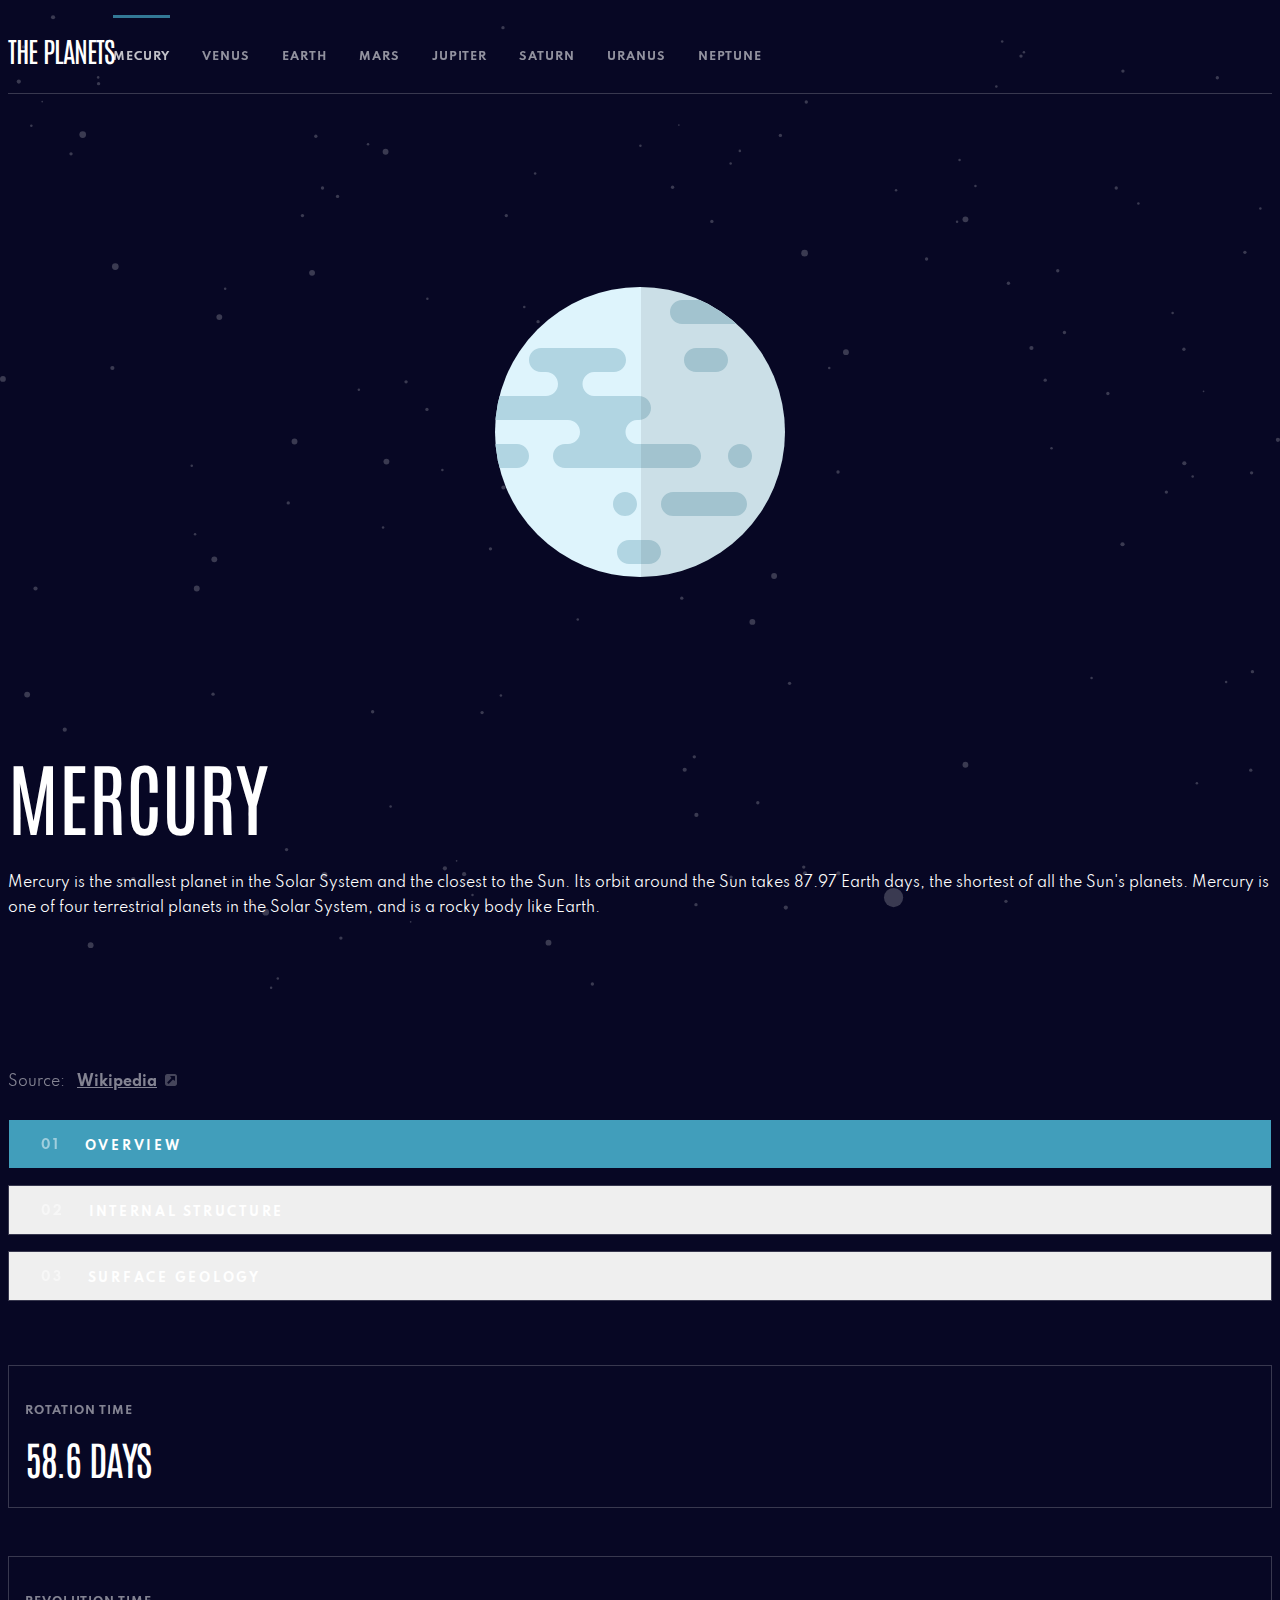
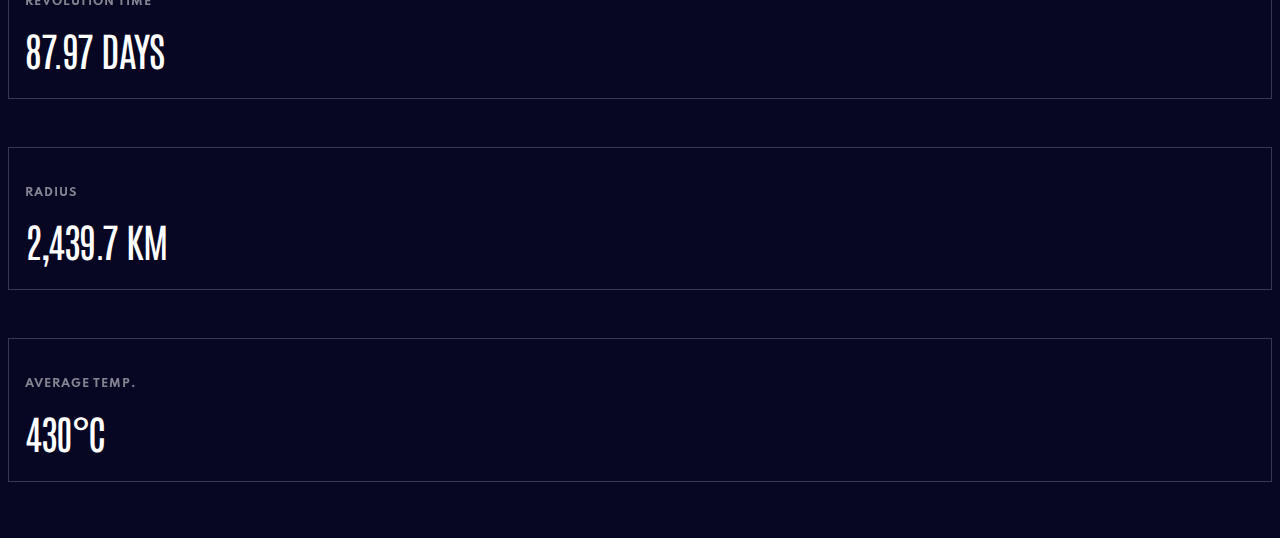
==== commit b6924788: "Added urls to source links" ====
--- a/index.html
+++ b/index.html
@@ -83,7 +83,7 @@
               extensive
               mare-like plains and heavy cratering, indicating that it has been geologically inactive for billions of
               years. It is more heterogeneous than either Mars's or the Moon’s.</p>
-            <span class="source">Source: <a href="#" class="link" target="_blank">Wikipedia<img
+            <span class="source">Source: <a href="https://en.wikipedia.org/wiki/Mercury_(planet)" class="link" target="_blank">Wikipedia<img
                   src="images/icon-source.svg" class="icon" alt="Source Icon"></a></a></span>
           </div>
           <div id="buttons">
--- a/css/styles.css
+++ b/css/styles.css
@@ -224,6 +224,7 @@
   font-weight: 400;
   color: #FFFFFF;
   line-height: 25px;
+  height: 175px;
   margin-bottom: 1.5rem;
 }
 #main article #info .content.hide {
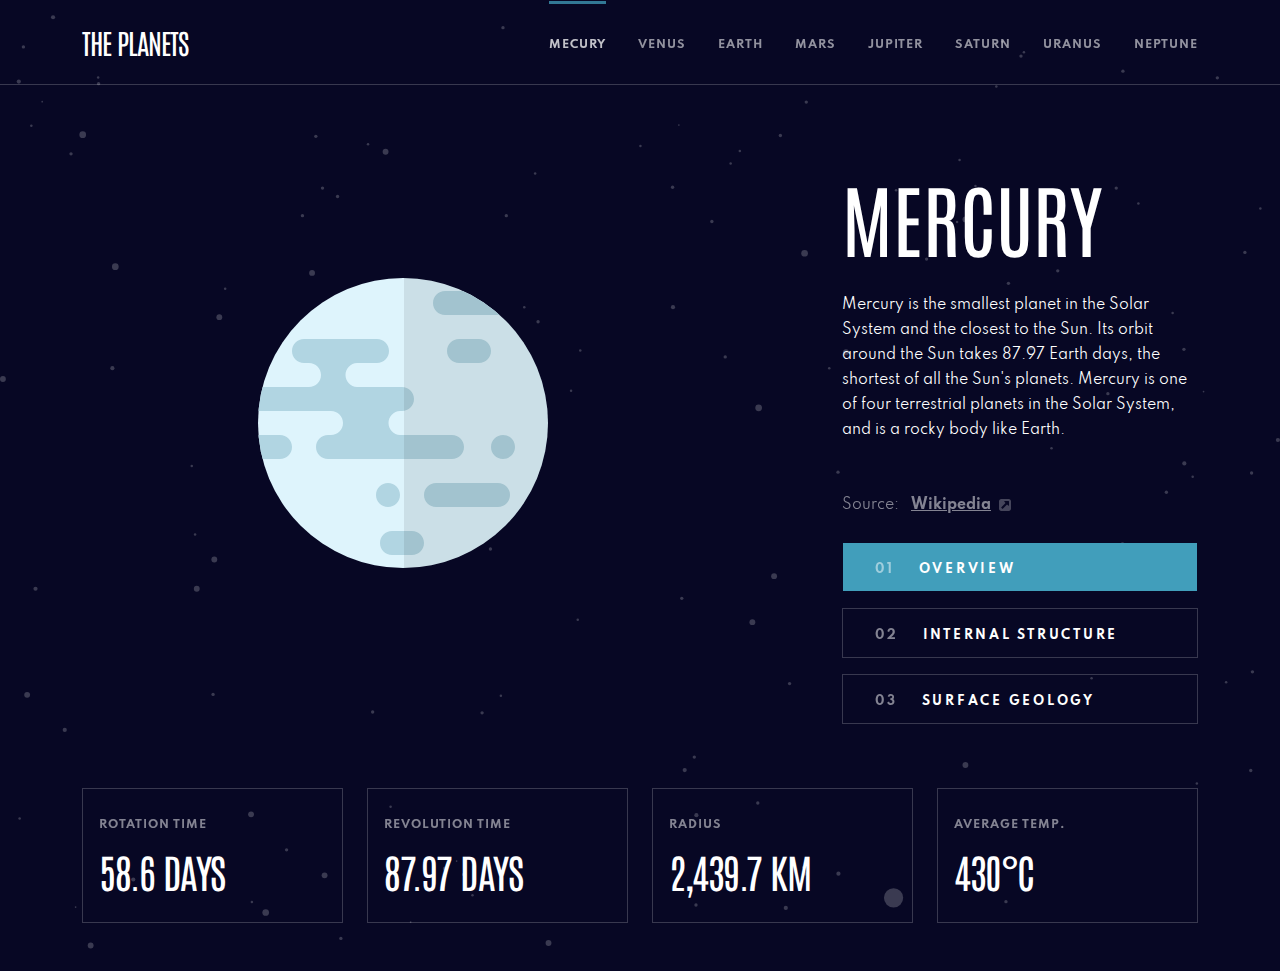
==== commit 6267a451: "Added static boostrap files" ====
--- a/index.html
+++ b/index.html
@@ -6,8 +6,7 @@
   <title>Planet Fact Site - Mercury</title>
   <meta charset="utf-8">
   <meta name="viewport" content="width=device-width, initial-scale=1">
-  <link rel="stylesheet" href="https://cdn.jsdelivr.net/npm/bootstrap@5.0.2/dist/css/bootstrap.min.css"
-    integrity="sha384-EVSTQN3/azprG1Anm3QDgpJLIm9Nao0Yz1ztcQTwFspd3yD65VohhpuuCOmLASjC" crossorigin="anonymous">
+  <link rel="stylesheet" href="css/bootstrap.min.css">
   <link rel="stylesheet" href="css/styles.css">
 </head>
 
@@ -84,7 +83,7 @@
               mare-like plains and heavy cratering, indicating that it has been geologically inactive for billions of
               years. It is more heterogeneous than either Mars's or the Moon’s.</p>
             <span class="source">Source: <a href="https://en.wikipedia.org/wiki/Mercury_(planet)" class="link" target="_blank">Wikipedia<img
-                  src="images/icon-source.svg" class="icon" alt="Source Icon"></a></a></span>
+                  src="images/icon-source.svg" class="icon" alt="Source Icon"></a></span>
           </div>
           <div id="buttons">
             <button class="active btn" data-show=".overview"><span class="number">01</span>Overview</button>
@@ -122,10 +121,7 @@
 </body>
 <script src="https://code.jquery.com/jquery-3.6.0.min.js"
   integrity="sha256-/xUj+3OJU5yExlq6GSYGSHk7tPXikynS7ogEvDej/m4=" crossorigin="anonymous"></script>
-<script src="https://cdn.jsdelivr.net/npm/@popperjs/core@2.9.2/dist/umd/popper.min.js"
-  integrity="sha384-IQsoLXl5PILFhosVNubq5LC7Qb9DXgDA9i+tQ8Zj3iwWAwPtgFTxbJ8NT4GN1R8p" crossorigin="anonymous"></script>
-<script src="https://cdn.jsdelivr.net/npm/bootstrap@5.0.2/dist/js/bootstrap.min.js"
-  integrity="sha384-cVKIPhGWiC2Al4u+LWgxfKTRIcfu0JTxR+EQDz/bgldoEyl4H0zUF0QKbrJ0EcQF" crossorigin="anonymous"></script>
+<script src="js/bootstrap.min.js"></script>
 <script src="js/main.js"></script>
 
 </html>